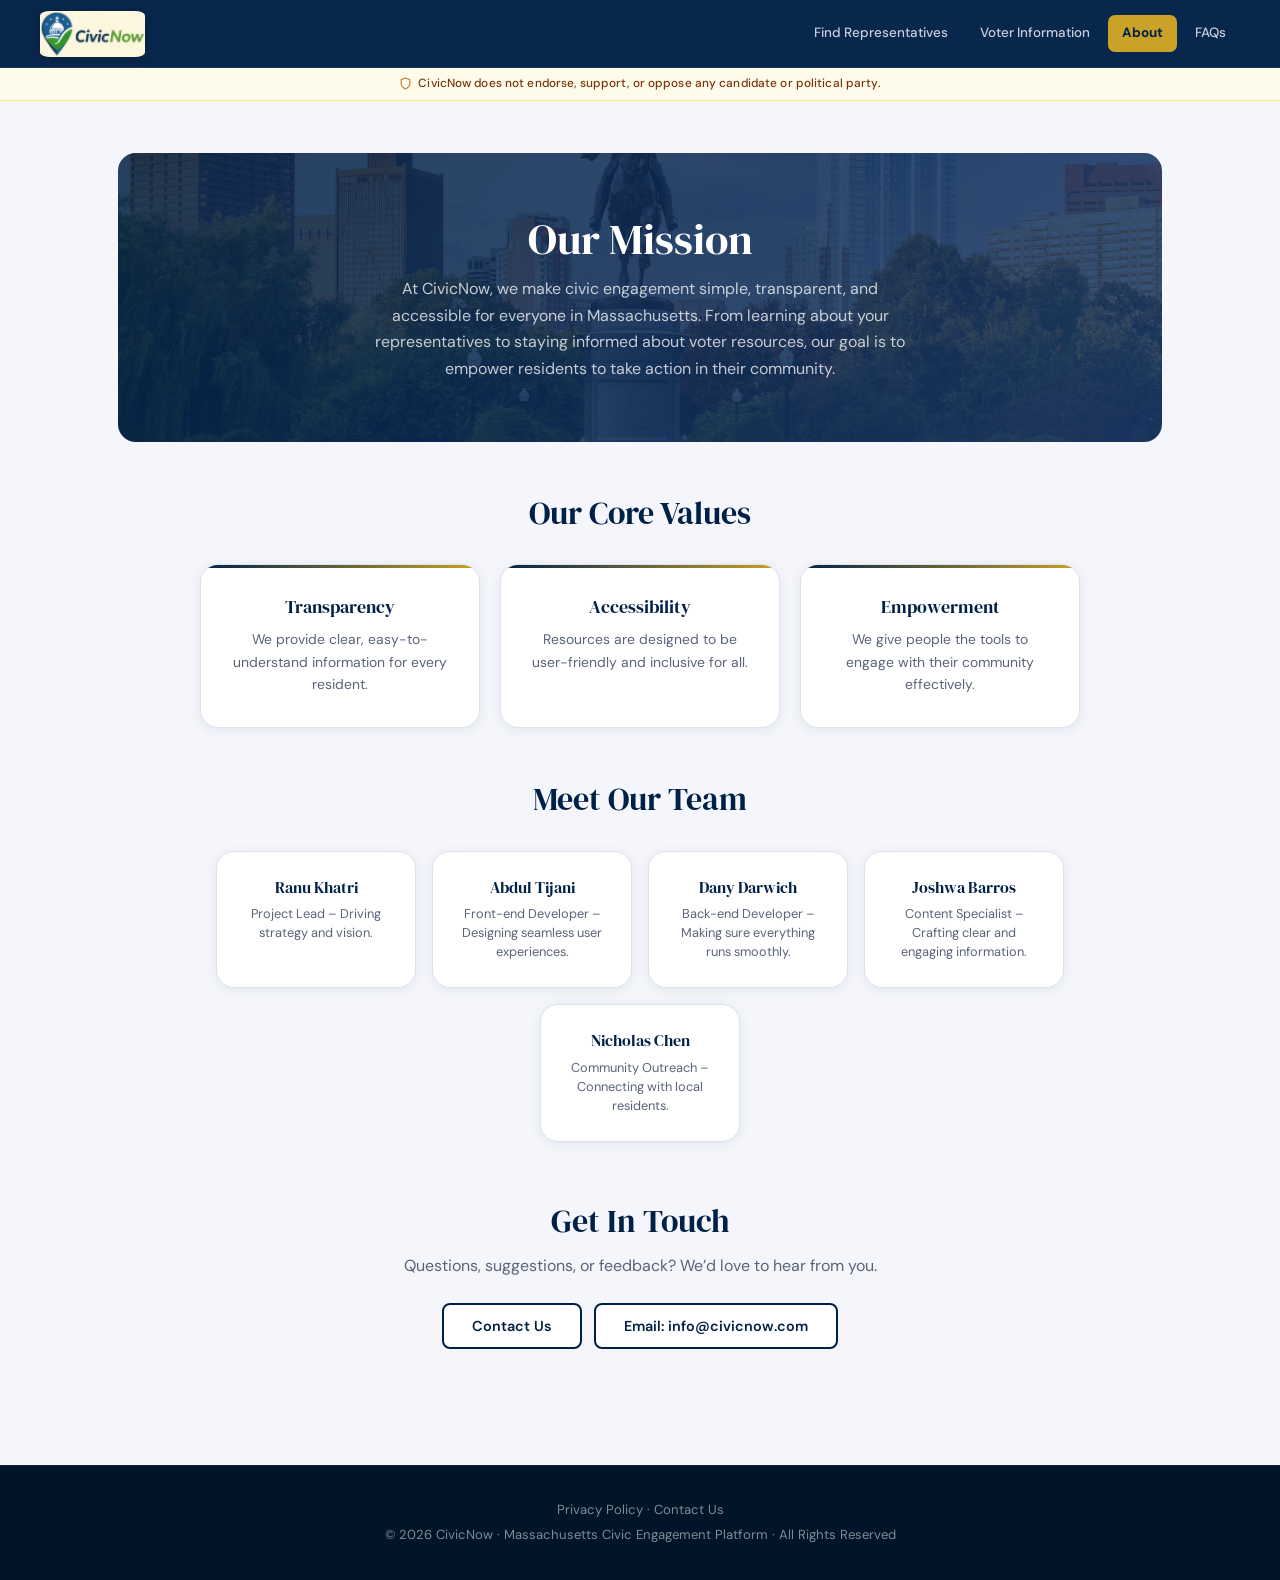
==== About.html @ 69f5d5c5 "Add files via upload" ====
<!DOCTYPE html>
<html lang="en">

<head>

<meta charset="UTF-8">
<meta name="viewport" content="width=device-width, initial-scale=1.0">

<title>CivicNow</title>

<link rel="preconnect" href="https://fonts.googleapis.com">
<link rel="preconnect" href="https://fonts.gstatic.com" crossorigin>

<link href="https://fonts.googleapis.com/css2?family=DM+Sans:wght@400;500;600;700&family=DM+Serif+Display&display=swap" rel="stylesheet" />

  <link rel="icon" type="image/x-icon" href="favicon.ico" />
  <link rel="icon" type="image/png" sizes="32x32" href="favicon-32.png" />
  <link rel="icon" type="image/png" sizes="16x16" href="favicon-16.png" />
  <link rel="apple-touch-icon" sizes="64x64" href="favicon-64.png" />
  <link rel="stylesheet" href="style.css">

</head>

<body>


<!-- HEADER -->

<header>

<div class="header-container">

<a href="index.html"><div class="logo"><img src="wavcon.png" alt="CivicNow" class="logo-img" /></div>
</a>

<!--Navigation-->
<nav class="main-nav">

<a href="FindReps.html">
<div class="nav-box">Find Representatives</div>
</a>

<a href="VoterInfo.html">
<div class="nav-box">Voter Information</div>
</a>

<a href="About.html" class="active">
<div class="nav-box">About</div>
</a>

<a href="FAQs.html">
<div class="nav-box">FAQs</div>
</a>
</nav>

</div>

</header>

<!-- NEUTRALITY BANNER -->
<div class="neutrality">
<svg width="13" height="13" fill="none" stroke="currentColor" stroke-width="2" viewBox="0 0 24 24">
<path d="M12 22s8-4 8-10V5l-8-3-8 3v7c0 6 8 10 8 10z"/>
</svg>
CivicNow does not endorse, support, or oppose any candidate or political party.
</div>


<!-- MAIN -->

<main class="container">

<!-- HERO SECTION -->

   <!-- Mission Section -->
  <section class="hero">
    <h1>Our Mission</h1>
    <p>At CivicNow, we make civic engagement simple, transparent, and accessible for everyone in Massachusetts. From learning about your representatives to staying informed about voter resources, our goal is to empower residents to take action in their community.</p>
  </section>

  <!-- Values Section -->
  <section class="values-section">
    <h2>Our Core Values</h2>
    <div class="values-grid">
      <div class="value-card">
        <h3>Transparency</h3>
        <p>We provide clear, easy-to-understand information for every resident.</p>
      </div>
      <div class="value-card">
        <h3>Accessibility</h3>
        <p>Resources are designed to be user-friendly and inclusive for all.</p>
      </div>
      <div class="value-card">
        <h3>Empowerment</h3>
        <p>We give people the tools to engage with their community effectively.</p>
      </div>
    </div>
  </section>

  <!-- Team Section -->
  <section class="team-section">
    <h2>Meet Our Team</h2>
    <div class="team-grid">
      <div class="team-member">
        <h3>Ranu Khatri</h3>
        <p>Project Lead – Driving strategy and vision.</p>
      </div>
      <div class="team-member">
        <h3>Abdul Tijani</h3>
        <p>Front-end Developer – Designing seamless user experiences.</p>
      </div>
      <div class="team-member">
        <h3>Dany Darwich</h3>
        <p>Back-end Developer – Making sure everything runs smoothly.</p>
      </div>
      <div class="team-member">
        <h3>Joshwa Barros</h3>
        <p>Content Specialist – Crafting clear and engaging information.</p>
      </div>
      <div class="team-member">
        <h3>Nicholas Chen</h3>
        <p>Community Outreach – Connecting with local residents.</p>
      </div>
    </div>
  </section>

  <!-- Contact Section -->
  <section class="contact-section">
    <h2>Get In Touch</h2>
    <p>Questions, suggestions, or feedback? We’d love to hear from you.</p>
    <div class="contact-buttons"> <button class="contact-btn">Contact Us</button> <button class="contact-btn" onclick="window.location.href='mailto:info@civicnow.com'">Email: info@civicnow.com</button> </div> </section>

</main>

<!-- FOOTER -->

<footer>
  <p><a href="#">Privacy Policy</a> · <a href="mailto:info@civicnow.com">Contact Us</a></p>
  <p>© 2026 CivicNow · Massachusetts Civic Engagement Platform · All Rights Reserved</p>
</footer>

<!-- BACK TO TOP -->
<button class="back-to-top" id="backToTop" onclick="window.scrollTo({top:0,behavior:'smooth'})" aria-label="Back to top">
  <svg width="18" height="18" viewBox="0 0 24 24" fill="none" stroke="currentColor" stroke-width="2.5"><polyline points="18 15 12 9 6 15"/></svg>
</button>
<script>
window.addEventListener('scroll', function() {
  var b = document.getElementById('backToTop');
  if (b) b.classList.toggle('back-to-top--visible', window.scrollY > 400);
});
</script>

</body>
</html>
---- style.css ----
/* ══════════════════════════════════════════
   CIVICNOW GLOBAL STYLESHEET v2
   Font: DM Serif Display (headings) + DM Sans (body)
   Palette: Navy #002147 · Green #3a7d44 · Gold #C9A227
══════════════════════════════════════════ */

@import url('https://fonts.googleapis.com/css2?family=DM+Sans:ital,opsz,wght@0,9..40,400;0,9..40,500;0,9..40,600;0,9..40,700;1,9..40,400&family=DM+Serif+Display:ital@0;1&display=swap');

:root {
  --navy:       #002147;
  --navy-mid:   #0a3260;
  --navy-lt:    #0d4080;
  --green:      #3a7d44;
  --green-lt:   #4e9e5a;
  --gold:       #C9A227;
  --gold-lt:    #e8c23a;
  --gold-dim:   rgba(201,162,39,.15);
  --bg:         #f4f6fb;
  --bg-alt:     #eef1f7;
  --white:      #ffffff;
  --border:     #dde3ed;
  --border-lt:  #eceff6;
  --muted:      #5a6478;
  --text:       #1a1a2e;
  --radius:     12px;
  --radius-lg:  18px;
  --shadow:     0 2px 12px rgba(0,33,71,.08);
  --shadow-md:  0 4px 20px rgba(0,33,71,.12);
  --shadow-lg:  0 8px 36px rgba(0,33,71,.18);
}

/* ── Reset ── */
*, *::before, *::after { box-sizing: border-box; margin: 0; padding: 0; }
html { scroll-behavior: smooth; }

body {
  font-family: 'DM Sans', system-ui, sans-serif;
  background: var(--bg);
  color: var(--text);
  line-height: 1.65;
  -webkit-font-smoothing: antialiased;
  -moz-osx-font-smoothing: grayscale;
}

h1, h2, h3, h4 {
  font-family: 'DM Serif Display', Georgia, serif;
  font-weight: 400;
  line-height: 1.2;
  color: var(--navy);
}

a { text-decoration: none; color: inherit; }
img { display: block; max-width: 100%; }
button { font-family: inherit; cursor: pointer; }

/* ══════════════════════════════════════════
   HEADER
══════════════════════════════════════════ */
header {
  background: var(--navy);
  padding: 0 32px;
  height: 68px;
  display: flex;
  align-items: center;
  border-bottom: 1px solid rgba(255,255,255,.07);
}

.header-container {
  display: flex;
  justify-content: space-between;
  align-items: center;
  max-width: 1200px;
  width: 100%;
  margin: auto;
  gap: 16px;
}

.logo { display: flex; align-items: center; flex-shrink: 0; }

.logo-img {
    border-radius: 10%;
  height: 46px;
  width: auto;
  transition: opacity .2s, transform .2s;
  filter: drop-shadow(0 1px 4px rgba(0,0,0,.25));

}

.logo-img:hover { opacity: .9; transform: scale(1.02); }

.main-nav {
  display: flex;
  gap: 4px;
  align-items: center;
  flex-wrap: nowrap;
}

.main-nav a { text-decoration: none; flex-shrink: 0; }

.nav-box {
  padding: 7px 14px;
  border-radius: 7px;
  color: rgba(255,255,255,.78);
  font-size: 0.84rem;
  font-weight: 500;
  transition: background .16s, color .16s;
  white-space: nowrap;
}

.nav-box:hover {
  background: rgba(255,255,255,.1);
  color: #fff;
}

.main-nav a.active .nav-box {
  background: var(--gold);
  color: var(--navy);
  font-weight: 700;
}

@media (min-width: 769px) {
  header {
    position: fixed;
    top: 0; left: 0; right: 0;
    z-index: 1000;
    backdrop-filter: blur(10px);
    -webkit-backdrop-filter: blur(10px);
    background: rgba(0,33,71,.97);
  }
  body { padding-top: 68px; }
}

@media (max-width: 768px) {
  header { height: auto; padding: 10px 14px; }
  .logo-img { height: 36px; }
  .main-nav { gap: 2px; flex-wrap: wrap; justify-content: flex-end; }
  .nav-box { padding: 5px 9px; font-size: 0.73rem; }
}

/* ══════════════════════════════════════════
   NEUTRALITY BANNER
══════════════════════════════════════════ */
.neutrality {
  background: #fffbeb;
  border-bottom: 1px solid #fde68a;
  color: #78350f;
  font-size: 0.74rem;
  font-weight: 500;
  padding: 6px 24px;
  display: flex;
  align-items: center;
  justify-content: center;
  gap: 6px;
  text-align: center;
  letter-spacing: .01em;
}

.neutrality svg { flex-shrink: 0; color: #b45309; opacity: .8; }

@media (max-width: 600px) {
  .neutrality { padding: 6px 12px; font-size: 0.68rem; }
}

/* ══════════════════════════════════════════
   CONTAINER
══════════════════════════════════════════ */
.container {
  max-width: 1100px;
  margin: auto;
  padding: 28px 16px;
}

@media (min-width: 540px)  { .container { padding: 36px 24px; } }
@media (min-width: 769px)  { .container { padding: 52px 28px; } }

/* ══════════════════════════════════════════
   HOMEPAGE HERO
══════════════════════════════════════════ */
.home-hero {
  background: linear-gradient(145deg, #001730 0%, var(--navy) 40%, #0d3a70 75%, #1a5090 100%);
  position: relative;
  overflow: hidden;
  padding: 88px 28px 68px;
}

.home-hero::before {
  content: '';
  position: absolute;
  inset: 0;
  background:
    radial-gradient(ellipse 600px 400px at 85% 20%, rgba(201,162,39,.1) 0%, transparent 60%),
    radial-gradient(ellipse 400px 500px at 10% 80%, rgba(58,125,68,.12) 0%, transparent 60%);
  pointer-events: none;
}

.home-hero::after {
  content: '';
  position: absolute;
  inset: 0;
  background-image:
    linear-gradient(rgba(255,255,255,.02) 1px, transparent 1px),
    linear-gradient(90deg, rgba(255,255,255,.02) 1px, transparent 1px);
  background-size: 48px 48px;
  pointer-events: none;
}

.home-hero-inner {
  max-width: 1100px;
  margin: auto;
  position: relative;
  z-index: 1;
}

.home-hero-eyebrow {
  display: inline-flex;
  align-items: center;
  gap: 8px;
  font-size: 0.72rem;
  font-weight: 700;
  letter-spacing: .16em;
  text-transform: uppercase;
  color: var(--gold);
  margin-bottom: 20px;
  padding: 5px 14px;
  border: 1px solid rgba(201,162,39,.3);
  border-radius: 20px;
  background: rgba(201,162,39,.08);
}

.home-hero-title {
  font-family: 'DM Serif Display', Georgia, serif;
  font-size: clamp(2.4rem, 5.5vw, 3.8rem);
  color: #fff;
  line-height: 1.08;
  margin-bottom: 22px;
  font-weight: 400;
  letter-spacing: -.01em;
}

.home-hero-accent { color: var(--gold); font-style: italic; }

.home-hero-sub {
  font-size: clamp(1rem, 1.8vw, 1.1rem);
  color: rgba(255,255,255,.7);
  max-width: 500px;
  margin-bottom: 40px;
  line-height: 1.7;
}

.home-search-wrap { max-width: 580px; }

.home-search-inner {
  display: flex;
  background: #fff;
  border-radius: 11px;
  overflow: hidden;
  box-shadow: 0 12px 40px rgba(0,0,0,.28), 0 0 0 1px rgba(255,255,255,.08);
  position: relative;
}

.home-search-icon {
  position: absolute;
  left: 16px;
  top: 50%;
  transform: translateY(-50%);
  color: var(--muted);
  pointer-events: none;
}

.home-search-inner input {
  flex: 1;
  border: none;
  padding: 15px 15px 15px 46px;
  font-size: 1rem;
  font-family: 'DM Sans', sans-serif;
  color: var(--text);
  outline: none;
  background: transparent;
  min-width: 0;
}

.home-search-inner button {
  padding: 15px 26px;
  background: var(--gold);
  color: var(--navy);
  border: none;
  font-family: 'DM Sans', sans-serif;
  font-size: 0.92rem;
  font-weight: 700;
  cursor: pointer;
  white-space: nowrap;
  transition: background .16s;
  flex-shrink: 0;
}

.home-search-inner button:hover { background: var(--gold-lt); }

.home-search-hint {
  font-size: 0.73rem;
  color: rgba(255,255,255,.4);
  margin-top: 10px;
}

.home-hero-stats {
  display: flex;
  gap: 0;
  margin-top: 60px;
  padding-top: 36px;
  border-top: 1px solid rgba(255,255,255,.1);
  flex-wrap: wrap;
}

.home-stat {
  padding: 0 36px 0 0;
  border-right: 1px solid rgba(255,255,255,.1);
  margin-right: 36px;
}

.home-stat:last-child { border-right: none; margin-right: 0; }

.home-stat-num {
  font-family: 'DM Serif Display', Georgia, serif;
  font-size: 2.5rem;
  color: var(--gold);
  line-height: 1;
  margin-bottom: 5px;
}

.home-stat-label {
  font-size: 0.76rem;
  color: rgba(255,255,255,.5);
  font-weight: 500;
}

@media (max-width: 600px) {
  .home-hero { padding: 52px 16px 44px; }
  .home-stat { padding: 8px 16px 8px 0; border-right: none; margin-right: 0; border-bottom: 1px solid rgba(255,255,255,.08); width: 50%; }
  .home-stat-num { font-size: 2rem; }
  .home-search-inner { flex-wrap: wrap; }
  .home-search-inner button { width: 100%; padding: 13px; }
}

/* ══════════════════════════════════════════
   HOW IT WORKS
══════════════════════════════════════════ */
.how-section { padding: 0 0 56px; }
.how-header { margin-bottom: 36px; }
.how-header-center { text-align: center; }

.how-eyebrow {
  display: inline-block;
  font-size: 0.7rem;
  font-weight: 700;
  letter-spacing: .14em;
  text-transform: uppercase;
  color: var(--green);
  margin-bottom: 10px;
}

.how-header h2 { font-size: clamp(1.55rem, 3vw, 2.1rem); color: var(--navy); }

.how-grid {
  display: grid;
  grid-template-columns: repeat(auto-fill, minmax(290px, 1fr));
  gap: 20px;
}

.how-card {
  background: var(--white);
  border: 1px solid var(--border);
  border-radius: var(--radius-lg);
  overflow: hidden;
  box-shadow: var(--shadow);
  transition: transform .22s, box-shadow .22s;
  position: relative;
}

.how-card:hover { transform: translateY(-5px); box-shadow: var(--shadow-lg); }

.how-num {
  font-family: 'DM Serif Display', Georgia, serif;
  font-size: 4rem;
  color: var(--navy);
  opacity: .06;
  position: absolute;
  top: 8px; right: 16px;
  line-height: 1;
  pointer-events: none;
  user-select: none;
}

.how-icon-wrap {
  width: 100%;
  height: 238px;
  overflow: hidden;
  background: var(--bg-alt);
}

.how-icon-wrap img {
  width: 100%;
  height: 100%;
  object-fit: cover;
  transition: transform .35s ease;
}

.how-card:hover .how-icon-wrap img { transform: scale(1.05); }

.how-card-text { padding: 20px 22px 24px; }

.how-card h3 { font-size: 1.05rem; color: var(--navy); margin-bottom: 7px; }

.how-card p { font-size: 0.87rem; color: var(--muted); line-height: 1.6; margin: 0; }

/* ══════════════════════════════════════════
   LEVELS SECTION
══════════════════════════════════════════ */
.levels-section { padding: 0 0 56px; }

.levels-grid {
  display: grid;
  grid-template-columns: repeat(auto-fill, minmax(230px, 1fr));
  gap: 14px;
}

.level-card {
  border-radius: var(--radius);
  padding: 24px 22px 22px;
  background: var(--white);
  border: 1px solid var(--border);
  box-shadow: var(--shadow);
  transition: transform .2s, box-shadow .2s;
  position: relative;
  overflow: hidden;
}

.level-card::before {
  content: '';
  position: absolute;
  top: 0; left: 0; right: 0;
  height: 3px;
}

.level-card:hover { transform: translateY(-4px); box-shadow: var(--shadow-md); }
.level-card-icon { font-size: 1.7rem; margin-bottom: 14px; line-height: 1; }
.level-card h3 { font-size: 1rem; margin-bottom: 8px; }
.level-card p { font-size: 0.83rem; color: var(--muted); line-height: 1.58; margin: 0; }

.level-card--local::before   { background: linear-gradient(90deg, #b94a1d, #e0773b); }
.level-card--state::before   { background: linear-gradient(90deg, #2a8c5e, #43b58a); }
.level-card--statewide::before { background: linear-gradient(90deg, #4a306d, #7b52a8); }
.level-card--federal::before { background: linear-gradient(90deg, #1a5bac, #3b87d8); }

/* ══════════════════════════════════════════
   CTA BANNER
══════════════════════════════════════════ */
.cta-banner {
  background: linear-gradient(135deg, var(--navy) 0%, #0d3a70 60%, #1a5090 100%);
  border-radius: var(--radius-lg);
  padding: 52px 44px;
  position: relative;
  overflow: hidden;
}

.cta-banner::before {
  content: '';
  position: absolute;
  top: -80px; right: -80px;
  width: 320px; height: 320px;
  border-radius: 50%;
  background: radial-gradient(circle, rgba(201,162,39,.12), transparent 65%);
  pointer-events: none;
}

.cta-banner-inner {
  display: flex;
  align-items: center;
  justify-content: space-between;
  gap: 28px;
  flex-wrap: wrap;
  position: relative;
  z-index: 1;
}

.cta-text h2 { color: #fff; font-size: clamp(1.3rem, 2.5vw, 1.75rem); margin-bottom: 6px; }
.cta-text p { color: rgba(255,255,255,.6); font-size: 0.9rem; margin: 0; }

.cta-btn {
  display: inline-flex;
  align-items: center;
  gap: 8px;
  padding: 14px 32px;
  background: var(--gold);
  color: var(--navy);
  border-radius: 9px;
  font-size: 0.95rem;
  font-weight: 700;
  white-space: nowrap;
  transition: background .18s, transform .16s;
  flex-shrink: 0;
}

.cta-btn:hover { background: var(--gold-lt); transform: translateY(-2px); }

@media (max-width: 600px) {
  .cta-banner { padding: 36px 22px; }
  .cta-btn { width: 100%; justify-content: center; }
}

/* ══════════════════════════════════════════
   INNER PAGE HERO
══════════════════════════════════════════ */
.hero {
  background: linear-gradient(135deg, var(--navy) 0%, #1a3a6b 100%);
  padding: 60px 36px;
  text-align: center;
  border-radius: var(--radius-lg);
  margin-bottom: 44px;
  position: relative;
  overflow: hidden;
}

.hero::before {
  content: '';
  position: absolute;
  inset: 0;
  background: url('mass.jpeg') center/cover no-repeat;
  opacity: .14;
  border-radius: var(--radius-lg);
}

.hero h1 {
  color: #fff;
  font-size: clamp(1.9rem, 4vw, 2.7rem);
  position: relative;
  z-index: 1;
  margin-bottom: 12px;
}

.hero p {
  color: rgba(255,255,255,.75);
  font-size: 1rem;
  position: relative;
  z-index: 1;
  max-width: 540px;
  margin: 0 auto;
  line-height: 1.65;
}

/* ══════════════════════════════════════════
   LEGACY SEARCH BOX (index.html fallback)
══════════════════════════════════════════ */
.search-box { margin-top: 22px; position: relative; z-index: 1; }

.search-box input {
  padding: 12px 16px;
  width: 260px;
  border: 1px solid #ccc;
  border-radius: 8px;
  font-size: 1rem;
  font-family: 'DM Sans', sans-serif;
  outline: none;
}

.search-box button {
  padding: 12px 20px;
  border: none;
  background: var(--gold);
  color: var(--navy);
  border-radius: 8px;
  font-family: 'DM Sans', sans-serif;
  font-weight: 700;
  margin-left: 8px;
  transition: background .18s;
}

.search-box button:hover { background: var(--gold-lt); }

@media (max-width: 600px) {
  .search-box { display: flex; flex-direction: column; align-items: center; gap: 8px; }
  .search-box input { width: 100%; margin: 0; }
  .search-box button { width: 100%; margin: 0; }
}

/* ══════════════════════════════════════════
   INFO SECTION (legacy cards)
══════════════════════════════════════════ */
.info-section { margin-top: 48px; }
.info-section h2 { text-align: center; margin-bottom: 32px; font-size: 1.9rem; }

.info-grid {
  display: flex;
  gap: 20px;
  justify-content: center;
  flex-wrap: wrap;
}

.info-box {
  background: var(--white);
  padding: 28px 22px;
  border-radius: var(--radius-lg);
  text-align: center;
  flex: 1;
  min-width: 220px;
  max-width: 320px;
  border: 1px solid var(--border);
  box-shadow: var(--shadow);
  display: flex;
  flex-direction: column;
  align-items: center;
  gap: 14px;
  transition: transform .2s, box-shadow .2s;
}

.info-box:hover { transform: translateY(-4px); box-shadow: var(--shadow-lg); }
.info-box img { width: 100%; max-width: 180px; height: 130px; object-fit: cover; border-radius: 8px; }
.info-box h3 { font-size: 1.6rem; color: var(--gold); margin: 0; }
.info-box p { font-size: 0.88rem; color: var(--muted); margin: 0; }

/* ══════════════════════════════════════════
   FEATURE SECTION
══════════════════════════════════════════ */
.feature { margin-top: 44px; }

.feature-box {
  background: linear-gradient(135deg, var(--navy) 0%, #0d3572 100%);
  color: white;
  padding: 52px 44px;
  border-radius: var(--radius-lg);
  text-align: center;
  position: relative;
  overflow: hidden;
}

.feature-box::before {
  content: '';
  position: absolute;
  top: -60px; right: -60px;
  width: 260px; height: 260px;
  border-radius: 50%;
  background: radial-gradient(circle, rgba(201,162,39,.14), transparent 70%);
  pointer-events: none;
}

.feature-box h2 { color: #fff; font-size: clamp(1.4rem, 2.5vw, 2rem); margin-bottom: 14px; position: relative; }
.feature-box p { color: rgba(255,255,255,.7); max-width: 520px; margin: 0 auto; font-size: 0.95rem; line-height: 1.65; position: relative; }

/* ══════════════════════════════════════════
   FOOTER
══════════════════════════════════════════ */
.site-footer {
  background: #011428;
  color: rgba(255,255,255,.65);
  margin-top: 80px;
}

.footer-inner {
  max-width: 1100px;
  margin: auto;
  padding: 60px 28px 44px;
  display: grid;
  grid-template-columns: 1.1fr 2fr;
  gap: 56px;
  border-bottom: 1px solid rgba(255,255,255,.07);
}

.footer-brand p {
  font-size: 0.84rem;
  line-height: 1.7;
  color: rgba(255,255,255,.45);
  margin-top: 16px;
  max-width: 240px;
}

.footer-logo { height: 42px; width: auto; opacity: .88; filter: brightness(1.08); }

.footer-links {
  display: grid;
  grid-template-columns: repeat(3, 1fr);
  gap: 24px;
}

.footer-col h4 {
  font-family: 'DM Sans', sans-serif;
  font-size: 0.68rem;
  font-weight: 700;
  letter-spacing: .12em;
  text-transform: uppercase;
  color: var(--gold);
  margin-bottom: 16px;
}

.footer-col a {
  display: block;
  font-size: 0.84rem;
  color: rgba(255,255,255,.5);
  margin-bottom: 9px;
  transition: color .15s;
}

.footer-col a:hover { color: rgba(255,255,255,.9); }

.footer-bottom {
  max-width: 1100px;
  margin: auto;
  padding: 18px 28px;
  display: flex;
  justify-content: space-between;
  align-items: center;
  flex-wrap: wrap;
  gap: 8px;
  font-size: 0.74rem;
  color: rgba(255,255,255,.3);
}

.footer-bottom a { color: rgba(255,255,255,.4); transition: color .15s; }
.footer-bottom a:hover { color: rgba(255,255,255,.75); }

footer:not(.site-footer) {
  background: #011428;
  color: rgba(255,255,255,.5);
  text-align: center;
  padding: 32px 20px;
  margin-top: 64px;
  font-size: 0.82rem;
  line-height: 1.9;
  border-top: 1px solid rgba(255,255,255,.06);
}

footer:not(.site-footer) a { color: rgba(255,255,255,.5); }
footer:not(.site-footer) a:hover { color: #fff; }

@media (max-width: 768px) {
  .footer-inner { grid-template-columns: 1fr; gap: 36px; padding: 44px 18px 32px; }
  .footer-links { grid-template-columns: repeat(2, 1fr); gap: 20px; }
  .footer-bottom { flex-direction: column; text-align: center; }
}

/* ══════════════════════════════════════════
   ABOUT PAGE
══════════════════════════════════════════ */
.values-section { text-align: center; margin-top: 52px; }
.values-section h2 { font-size: 2rem; margin-bottom: 32px; }

.values-grid {
  display: flex;
  gap: 20px;
  justify-content: center;
  flex-wrap: wrap;
}

.value-card {
  background: var(--white);
  border: 1px solid var(--border);
  border-radius: var(--radius-lg);
  padding: 32px 26px;
  flex: 1;
  min-width: 200px;
  max-width: 280px;
  box-shadow: var(--shadow);
  transition: transform .2s, box-shadow .2s;
  position: relative;
  overflow: hidden;
}

.value-card::before {
  content: '';
  position: absolute;
  top: 0; left: 0; right: 0;
  height: 3px;
  background: linear-gradient(90deg, var(--navy), var(--gold));
}

.value-card:hover { transform: translateY(-4px); box-shadow: var(--shadow-md); }
.value-card h3 { font-size: 1.1rem; color: var(--navy); margin-bottom: 10px; }
.value-card p { font-size: 0.87rem; color: var(--muted); margin: 0; line-height: 1.6; }

.team-section { text-align: center; margin-top: 52px; }
.team-section h2 { font-size: 2rem; margin-bottom: 32px; }

.team-grid {
  display: flex;
  gap: 16px;
  justify-content: center;
  flex-wrap: wrap;
}

.team-member {
  background: var(--white);
  border: 1px solid var(--border);
  padding: 26px 20px;
  border-radius: var(--radius-lg);
  min-width: 160px;
  max-width: 200px;
  box-shadow: var(--shadow);
  transition: transform .2s, box-shadow .2s;
  text-align: center;
}

.team-member:hover { transform: translateY(-4px); box-shadow: var(--shadow-md); }
.team-member h3 { font-size: 1rem; color: var(--navy); margin-bottom: 7px; }
.team-member p { font-size: 0.8rem; color: var(--muted); margin: 0; line-height: 1.5; }

.contact-section { text-align: center; margin-top: 60px; }
.contact-section h2 { font-size: 2rem; margin-bottom: 12px; }
.contact-section > p { color: var(--muted); margin-bottom: 24px; }

.contact-buttons { display: flex; gap: 12px; justify-content: center; flex-wrap: wrap; }

.contact-btn {
  padding: 12px 28px;
  border: 2px solid var(--navy);
  background: var(--white);
  color: var(--navy);
  border-radius: 8px;
  font-family: 'DM Sans', sans-serif;
  font-size: 0.9rem;
  font-weight: 600;
  cursor: pointer;
  transition: all .2s;
}

.contact-btn:hover {
  background: var(--gold);
  border-color: var(--gold);
  color: var(--navy);
  transform: translateY(-2px);
}

@media (max-width: 600px) { .contact-btn { width: 100%; } }

/* ══════════════════════════════════════════
   FAQs PAGE
══════════════════════════════════════════ */
.faq-wrapper {
  display: grid;
  grid-template-columns: 220px 1fr;
  gap: 44px;
  max-width: 1100px;
  margin: auto;
  padding: 52px 24px;
}

.faq-sidebar {
  position: sticky;
  top: 110px;
  height: fit-content;
  background: var(--white);
  border: 1px solid var(--border);
  border-radius: var(--radius);
  padding: 20px 16px;
  box-shadow: var(--shadow);
}

.faq-sidebar h3 {
  font-family: 'DM Sans', sans-serif;
  font-size: 0.68rem;
  font-weight: 700;
  letter-spacing: .1em;
  text-transform: uppercase;
  color: var(--muted);
  margin-bottom: 14px;
  padding-bottom: 10px;
  border-bottom: 1px solid var(--border);
}

.faq-sidebar ul { list-style: none; padding: 0; margin: 0; }
.faq-sidebar li { margin-bottom: 4px; }

.faq-sidebar a {
  text-decoration: none;
  color: var(--muted);
  font-size: 0.86rem;
  font-weight: 500;
  display: block;
  padding: 6px 10px;
  border-radius: 6px;
  transition: all .15s;
}

.faq-sidebar a:hover { background: rgba(0,33,71,.06); color: var(--navy); }

.faq-content h1 { font-size: 2.2rem; margin-bottom: 10px; }
.faq-intro { margin-bottom: 28px; color: var(--muted); font-size: 0.95rem; line-height: 1.65; }

.faq-search {
  width: 100%;
  max-width: 420px;
  padding: 11px 16px;
  margin-bottom: 36px;
  border: 1px solid var(--border);
  border-radius: 8px;
  font-family: 'DM Sans', sans-serif;
  font-size: 1rem;
  outline: none;
  transition: border-color .2s, box-shadow .2s;
  background: var(--white);
}

.faq-search:focus { border-color: #1a5bac; box-shadow: 0 0 0 3px rgba(26,91,172,.1); }

.faq-category {
  margin-top: 44px;
  margin-bottom: 18px;
  font-size: 1.25rem;
  color: var(--navy);
  padding-bottom: 9px;
  border-bottom: 2px solid var(--gold);
  display: inline-block;
}

.faq-item {
  margin-bottom: 4px;
  border-radius: 8px;
  border: 1px solid transparent;
  transition: border-color .15s, box-shadow .15s;
}

.faq-item[open] { border-color: var(--border); background: var(--white); box-shadow: var(--shadow); }

.faq-content a { color: #1a5bac; text-decoration: underline; }
.faq-content a:hover { color: #0d3572; }

summary {
  list-style: none;
  cursor: pointer;
  font-weight: 600;
  font-size: 0.98rem;
  padding: 13px 16px;
  position: relative;
  font-family: 'DM Sans', sans-serif;
  color: var(--navy);
  transition: color .15s;
  border-radius: 8px;
  user-select: none;
}

summary:hover { color: #1a5bac; }
summary::marker { display: none; }
summary::-webkit-details-marker { display: none; }

summary::after {
  content: "+";
  position: absolute;
  right: 14px;
  top: 50%;
  transform: translateY(-50%);
  font-size: 1.2rem;
  color: var(--gold);
  line-height: 1;
  font-weight: 400;
  font-family: 'DM Serif Display', serif;
}

details[open] summary::after { content: "−"; }

.faq-item p { padding: 0 16px 14px; margin: 0; line-height: 1.68; font-size: 0.91rem; color: #444; }
.faq-item ul { padding: 0 16px 14px 32px; line-height: 1.68; font-size: 0.91rem; }

.faq-contact {
  margin-top: 60px;
  text-align: center;
  padding: 40px 32px;
  background: var(--white);
  border-radius: var(--radius-lg);
  border: 1px solid var(--border);
  box-shadow: var(--shadow);
}

.faq-contact h2 { margin-bottom: 10px; }
.faq-contact p { color: var(--muted); font-size: 0.9rem; line-height: 1.6; }
.faq-contact a { color: #1a5bac; text-decoration: underline; }

@media (max-width: 768px) {
  .faq-wrapper { grid-template-columns: 1fr; padding: 28px 16px; gap: 28px; }
  .faq-sidebar { position: static; }
}

/* ══════════════════════════════════════════
   SCROLL REVEAL
══════════════════════════════════════════ */
.reveal {
  opacity: 0;
  transform: translateY(24px);
  transition: opacity .5s ease, transform .5s ease;
}

.reveal.active { opacity: 1; transform: translateY(0); }

/* ══════════════════════════════════════════
   BACK TO TOP
══════════════════════════════════════════ */
.back-to-top {
  position: fixed;
  bottom: 28px;
  right: 24px;
  width: 44px;
  height: 44px;
  border-radius: 50%;
  background: var(--navy);
  color: #fff;
  border: none;
  cursor: pointer;
  display: flex;
  align-items: center;
  justify-content: center;
  box-shadow: 0 4px 16px rgba(0,33,71,.35);
  opacity: 0;
  transform: translateY(10px);
  transition: opacity .25s, transform .25s, background .18s;
  pointer-events: none;
  z-index: 1000;
  touch-action: manipulation;
  -webkit-tap-highlight-color: transparent;
}

.back-to-top--visible { opacity: 1; transform: translateY(0); pointer-events: auto; }
.back-to-top:hover { background: var(--gold); color: var(--navy); }
.back-to-top:active { transform: scale(.92); }

@media (max-width: 480px) {
  .back-to-top { bottom: 18px; right: 14px; width: 40px; height: 40px; }
}

/* ══════════════════════════════════════════
   FINDREPCSS TOKENS
══════════════════════════════════════════ */
:root {
  --fr-federal:   #1a5bac;
  --fr-state:     #2a8c5e;
  --fr-local:     #b94a1d;
  --fr-navy:      #002147;
  --fr-gold:      #C9A227;
  --fr-border:    #dde3ed;
  --fr-bg:        #f4f6fb;
  --fr-white:     #ffffff;
  --fr-muted:     #5a6478;
  --fr-radius:    12px;
  --fr-shadow:    0 2px 12px rgba(0,33,71,.08);
  --fr-shadow-lg: 0 8px 28px rgba(0,33,71,.16);
}
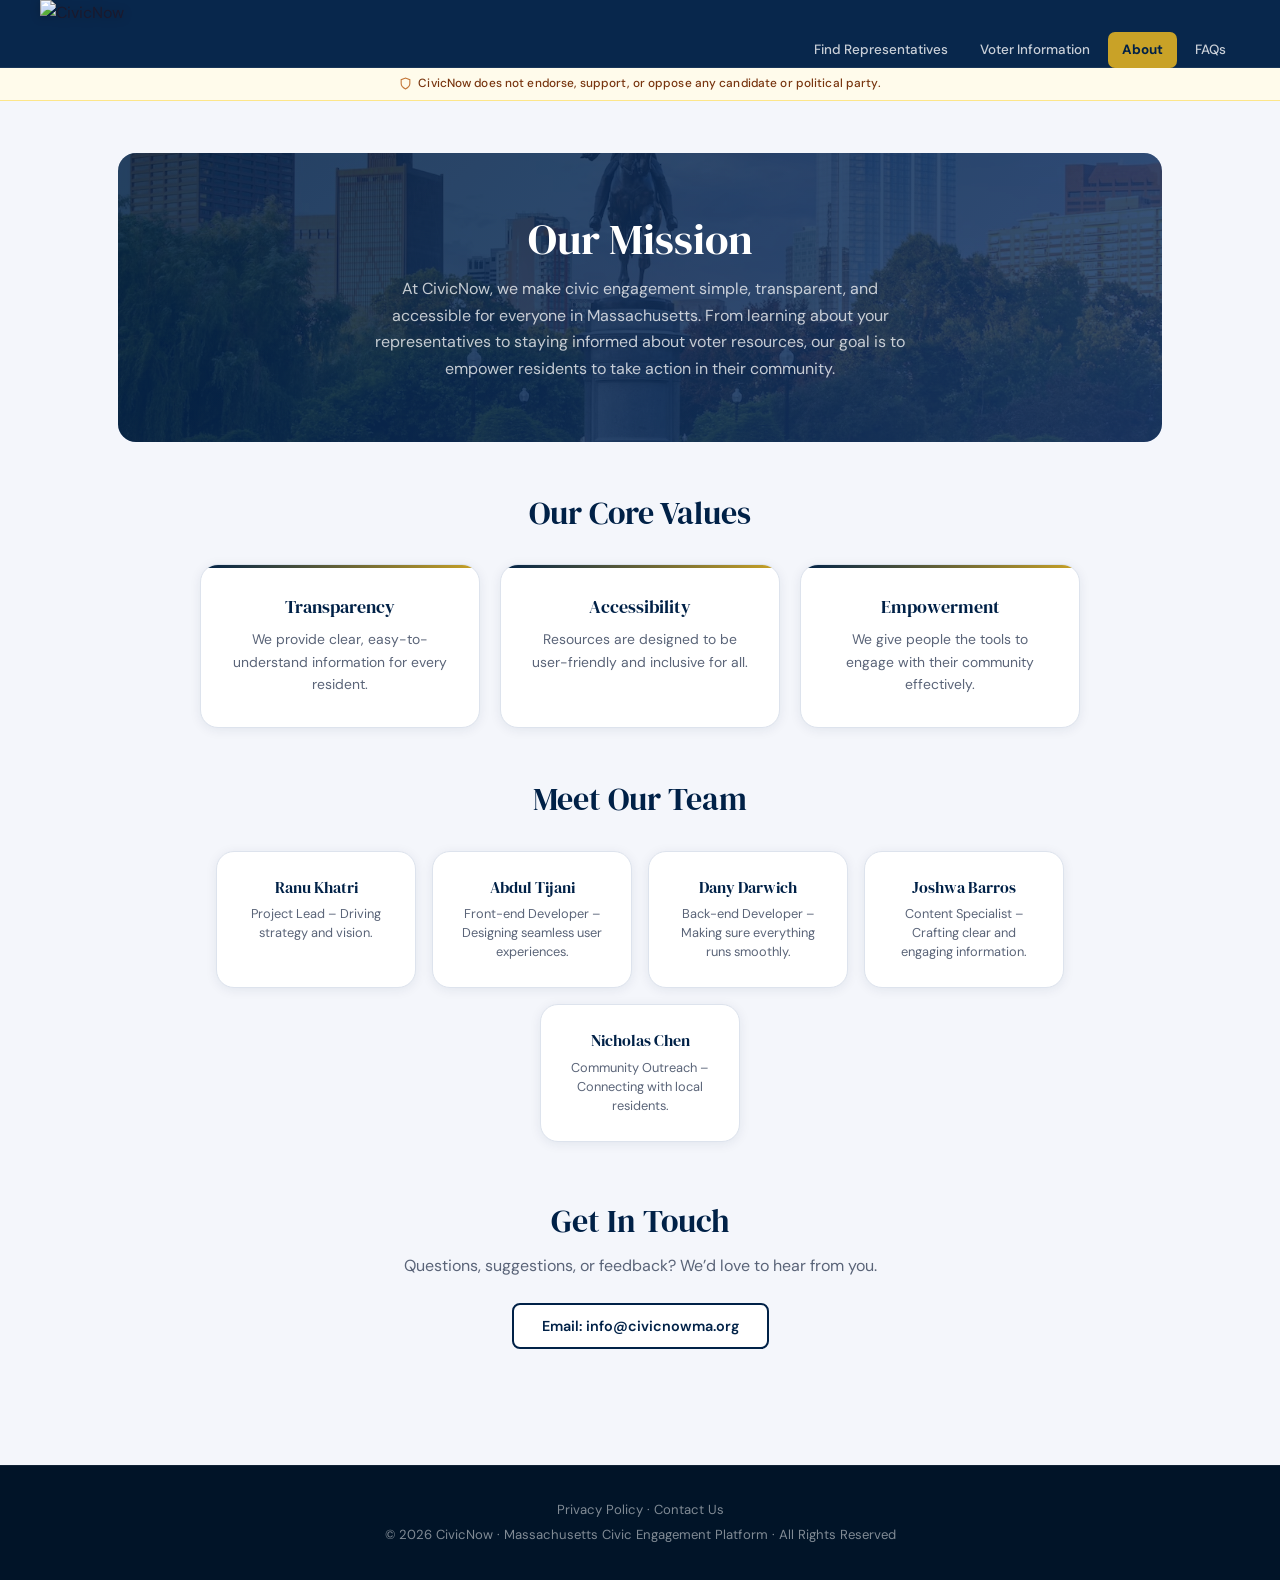
==== commit af2f254d: "Update About.html" ====
--- a/About.html
+++ b/About.html
@@ -30,7 +30,7 @@
 
 <div class="header-container">
 
-<a href="index.html"><div class="logo"><img src="wavcon.png" alt="CivicNow" class="logo-img" /></div>
+<a href="index.html"><div class="logo"><img src="CivicNow_logo.png" alt="CivicNow" class="logo-img" /></div>
 </a>
 
 <!--Navigation-->
@@ -128,14 +128,14 @@
   <section class="contact-section">
     <h2>Get In Touch</h2>
     <p>Questions, suggestions, or feedback? We’d love to hear from you.</p>
-    <div class="contact-buttons"> <button class="contact-btn">Contact Us</button> <button class="contact-btn" onclick="window.location.href='mailto:info@civicnow.com'">Email: info@civicnow.com</button> </div> </section>
+    <div class="contact-buttons"> <button class="contact-btn" onclick="window.location.href='mailto:info@civicnowma.org'">Email: info@civicnowma.org</button> </div> </section>
 
 </main>
 
 <!-- FOOTER -->
 
 <footer>
-  <p><a href="#">Privacy Policy</a> · <a href="mailto:info@civicnow.com">Contact Us</a></p>
+  <p><a href="PrivacyPolicy.html">Privacy Policy</a> · <a href="Contact.html">Contact Us</a></p>
   <p>© 2026 CivicNow · Massachusetts Civic Engagement Platform · All Rights Reserved</p>
 </footer>
 
--- a/style.css
+++ b/style.css
@@ -78,12 +78,10 @@
 .logo { display: flex; align-items: center; flex-shrink: 0; }
 
 .logo-img {
-    border-radius: 10%;
-  height: 46px;
+  height: 100px;
   width: auto;
   transition: opacity .2s, transform .2s;
   filter: drop-shadow(0 1px 4px rgba(0,0,0,.25));
-
 }
 
 .logo-img:hover { opacity: .9; transform: scale(1.02); }
@@ -177,29 +175,37 @@
    HOMEPAGE HERO
 ══════════════════════════════════════════ */
 .home-hero {
-  background: linear-gradient(145deg, #001730 0%, var(--navy) 40%, #0d3a70 75%, #1a5090 100%);
+  background: url('mass.jpeg') center top / cover no-repeat;
   position: relative;
   overflow: hidden;
   padding: 88px 28px 68px;
 }
 
+/* Dark gradient overlay — heavy at top for text legibility, lightens toward bottom */
 .home-hero::before {
   content: '';
   position: absolute;
   inset: 0;
   background:
-    radial-gradient(ellipse 600px 400px at 85% 20%, rgba(201,162,39,.1) 0%, transparent 60%),
-    radial-gradient(ellipse 400px 500px at 10% 80%, rgba(58,125,68,.12) 0%, transparent 60%);
+    linear-gradient(
+      160deg,
+      rgba(0,21,48,.90) 0%,
+      rgba(0,33,71,.84) 38%,
+      rgba(0,33,71,.68) 68%,
+      rgba(0,20,50,.75) 100%
+    ),
+    radial-gradient(ellipse 600px 400px at 85% 15%, rgba(201,162,39,.11) 0%, transparent 55%);
   pointer-events: none;
 }
 
+/* Subtle grid texture */
 .home-hero::after {
   content: '';
   position: absolute;
   inset: 0;
   background-image:
-    linear-gradient(rgba(255,255,255,.02) 1px, transparent 1px),
-    linear-gradient(90deg, rgba(255,255,255,.02) 1px, transparent 1px);
+    linear-gradient(rgba(255,255,255,.025) 1px, transparent 1px),
+    linear-gradient(90deg, rgba(255,255,255,.025) 1px, transparent 1px);
   background-size: 48px 48px;
   pointer-events: none;
 }
@@ -277,6 +283,20 @@
   outline: none;
   background: transparent;
   min-width: 0;
+  transition: box-shadow .2s;
+}
+
+.home-input-error {
+  animation: home-shake .35s ease;
+  box-shadow: 0 0 0 3px rgba(229,62,62,.5) inset !important;
+}
+
+@keyframes home-shake {
+  0%,100% { transform: translateX(0); }
+  20%      { transform: translateX(-6px); }
+  40%      { transform: translateX(6px); }
+  60%      { transform: translateX(-4px); }
+  80%      { transform: translateX(4px); }
 }
 
 .home-search-inner button {
@@ -334,6 +354,10 @@
 
 @media (max-width: 600px) {
   .home-hero { padding: 52px 16px 44px; }
+  .home-hero-text { text-align: center; }
+  .home-hero-eyebrow { margin-left: auto; margin-right: auto; }
+  .home-hero-sub { margin-left: auto; margin-right: auto; }
+  .home-search-wrap { margin-left: auto; margin-right: auto; }
   .home-stat { padding: 8px 16px 8px 0; border-right: none; margin-right: 0; border-bottom: 1px solid rgba(255,255,255,.08); width: 50%; }
   .home-stat-num { font-size: 2rem; }
   .home-search-inner { flex-wrap: wrap; }
@@ -391,7 +415,7 @@
 
 .how-icon-wrap {
   width: 100%;
-  height: 238px;
+  height: 248px;
   overflow: hidden;
   background: var(--bg-alt);
 }
@@ -905,7 +929,7 @@
   color: var(--navy);
   padding-bottom: 9px;
   border-bottom: 2px solid var(--gold);
-  display: inline-block;
+  display: block;
 }
 
 .faq-item {
@@ -1038,3 +1062,153 @@
   --fr-shadow:    0 2px 12px rgba(0,33,71,.08);
   --fr-shadow-lg: 0 8px 28px rgba(0,33,71,.16);
 }
+
+/* ── Homepage search error message ── */
+.home-search-error {
+  display: none;
+  font-family: 'DM Sans', sans-serif;
+  font-size: 0.82rem;
+  font-weight: 600;
+  color: #ffaaaa;
+  margin: 6px 0 0;
+  animation: home-shake .35s ease;
+}
+
+.home-search-error.visible { display: block; }
+
+
+/* ══════════════════════════════════════════
+   PRIVACY POLICY PAGE STYLES
+══════════════════════════════════════════ */
+
+body.privacy-policy {
+  font-family: 'DM Sans', sans-serif;
+  background-color: #fff;
+  color: #333;
+}
+
+/* Wrapper layout */
+.privacy-policy .faq-wrapper {
+  display: flex;
+  gap: 2rem;
+  max-width: 1200px;
+  margin: 2rem auto;
+  padding: 0 1rem;
+}
+
+/* Sidebar styling */
+.privacy-policy .faq-sidebar {
+  flex: 0 0 220px;
+  position: sticky;
+  top: 120px;
+  align-self: flex-start;
+  border-right: 1px solid #e0e0e0;
+  padding-right: 1.5rem;
+}
+
+.privacy-policy .faq-sidebar h3 {
+  font-size: 1.1rem;
+  font-weight: 600;
+  margin-bottom: 1rem;
+}
+
+.privacy-policy .faq-sidebar ul {
+  list-style: none;
+  padding: 0;
+  margin: 0;
+}
+
+.privacy-policy .faq-sidebar ul li {
+  margin-bottom: 0.5rem;
+}
+
+.privacy-policy .faq-sidebar ul li a {
+  text-decoration: none;
+  color: #0057b7;
+  font-weight: 500;
+  transition: color 0.2s;
+}
+
+.privacy-policy .faq-sidebar ul li a:hover {
+  text-decoration: underline;
+  color: #003a8c;
+}
+
+/* Main content styling */
+.privacy-policy .faq-content {
+  flex: 1;
+  max-width: 800px;
+}
+
+/* Page header */
+.privacy-policy .faq-content h1 {
+  font-size: 2rem;
+  margin-bottom: 1rem;
+}
+
+.privacy-policy .faq-content .faq-intro {
+  font-size: 1rem;
+  line-height: 1.6;
+  margin-bottom: 2rem;
+}
+
+/* FAQ / details styling */
+.privacy-policy .faq-item {
+  margin-bottom: 1.5rem;
+  border-left: 3px solid transparent;
+  transition: border-color 0.3s;
+}
+
+.privacy-policy .faq-item[open] {
+  border-left-color: #0057b7;
+}
+
+.privacy-policy .faq-item summary {
+  font-weight: 600;
+  cursor: pointer;
+  padding: 0.5rem 0;
+  font-size: 1.05rem;
+  list-style: none;
+}
+
+.privacy-policy .faq-item summary::-webkit-details-marker {
+  display: none; /* Remove default arrow */
+}
+
+.privacy-policy .faq-item[open] summary::after {
+  content: "▲";
+  float: right;
+  font-size: 0.8rem;
+  margin-left: 0.5rem;
+}
+
+.privacy-policy .faq-item summary::after {
+  content: "▼";
+  float: right;
+  font-size: 0.8rem;
+  margin-left: 0.5rem;
+}
+
+.privacy-policy .faq-item p,
+.privacy-policy .faq-item li {
+  font-size: 1rem;
+  line-height: 1.6;
+  margin: 0.5rem 0;
+}
+
+.privacy-policy .faq-item ul {
+  padding-left: 1.2rem;
+}
+
+/* Responsive adjustments */
+@media (max-width: 900px) {
+  .privacy-policy .faq-wrapper {
+    display: block;
+  }
+
+  .privacy-policy .faq-sidebar {
+    position: static;
+    border-right: none;
+    padding: 0 0 2rem 0;
+  }
+}
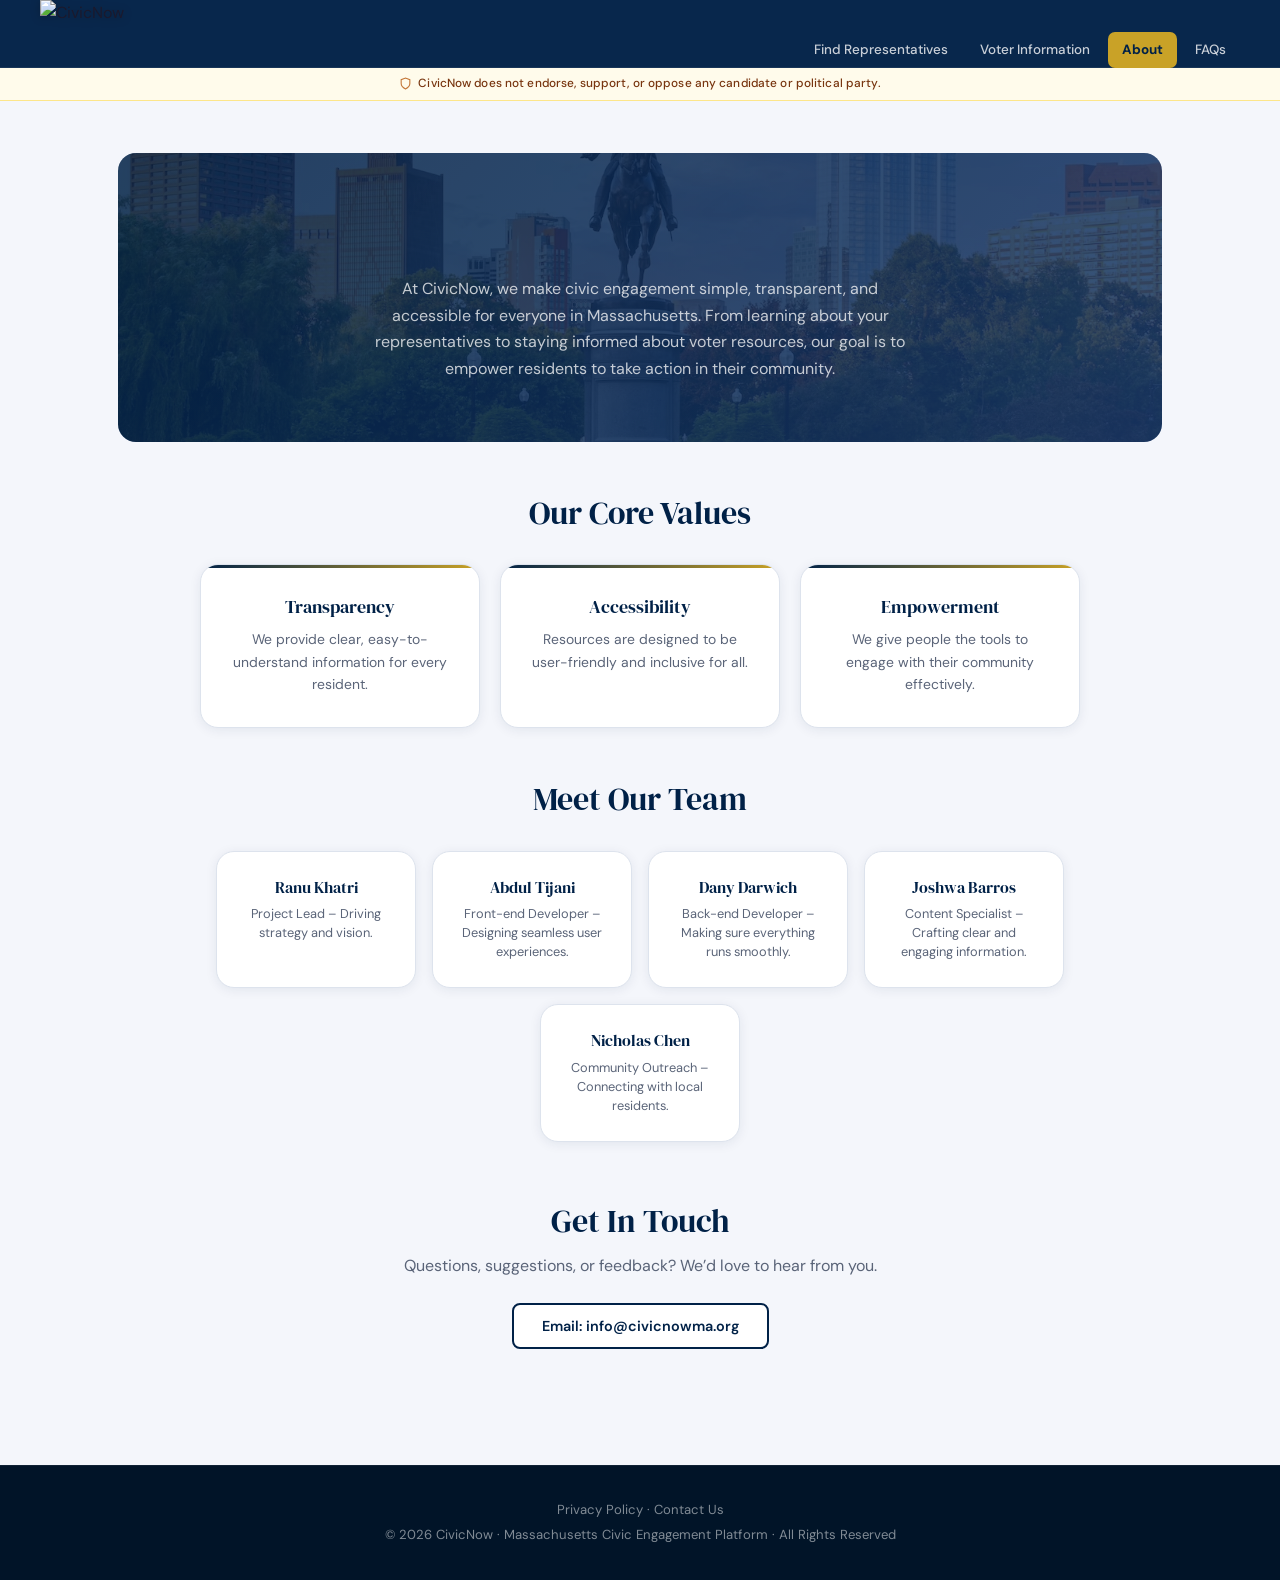
==== commit 9c78cd0b: "Update About.html" ====
--- a/About.html
+++ b/About.html
@@ -74,7 +74,7 @@
 
    <!-- Mission Section -->
   <section class="hero">
-    <h1>Our Mission</h1>
+    <h1><span class="typewriter" data-text="Our Mission"></span></h1>
     <p>At CivicNow, we make civic engagement simple, transparent, and accessible for everyone in Massachusetts. From learning about your representatives to staying informed about voter resources, our goal is to empower residents to take action in their community.</p>
   </section>
 
--- a/style.css
+++ b/style.css
@@ -84,7 +84,7 @@
   filter: drop-shadow(0 1px 4px rgba(0,0,0,.25));
 }
 
-.logo-img:hover { opacity: .9; transform: scale(1.02); }
+.logo-img:hover { opacity: .9; transform: scale(1.14); }
 
 .main-nav {
   display: flex;
@@ -130,7 +130,7 @@
 
 @media (max-width: 768px) {
   header { height: auto; padding: 10px 14px; }
-  .logo-img { height: 36px; }
+  .logo-img { height: 76px; }
   .main-nav { gap: 2px; flex-wrap: wrap; justify-content: flex-end; }
   .nav-box { padding: 5px 9px; font-size: 0.73rem; }
 }
@@ -262,6 +262,7 @@
   overflow: hidden;
   box-shadow: 0 12px 40px rgba(0,0,0,.28), 0 0 0 1px rgba(255,255,255,.08);
   position: relative;
+  
 }
 
 .home-search-icon {
@@ -523,7 +524,7 @@
   flex-shrink: 0;
 }
 
-.cta-btn:hover { background: var(--gold-lt); transform: translateY(-2px); }
+.cta-btn:hover { background: var(--gold-lt); transform: translateY(-2px); opacity: 1.9; transform: scale(1.14);}
 
 @media (max-width: 600px) {
   .cta-banner { padding: 36px 22px; }
@@ -695,8 +696,8 @@
   max-width: 240px;
 }
 
-.footer-logo { height: 42px; width: auto; opacity: .88; filter: brightness(1.08); }
-
+.footer-logo { height: 62px; width: auto; opacity: .88; filter: brightness(1.08);   transition: opacity .2s, transform .2s; filter: drop-shadow(0 1px 4px rgba(0,0,0,.25));}
+.footer-logo:hover { opacity: 1.9; transform: scale(1.24); }
 .footer-links {
   display: grid;
   grid-template-columns: repeat(3, 1fr);
@@ -1212,3 +1213,60 @@
     padding: 0 0 2rem 0;
   }
 }
+
+
+
+
+/* for local, state, statewide, and federal on homescreen*/
+
+.level-card {
+  text-decoration: none;
+  color: inherit;
+  display: block;
+}
+
+
+
+
+
+/* Counter base on homepage */
+.home-stat-num {
+  font-size: 2.2rem;
+  font-weight: 700;
+  transition: transform 0.25s ease, opacity 0.25s ease;
+  will-change: transform;
+}
+
+/* Pop animation trigger */
+.counter-pop {
+  animation: counterPop 0.4s ease;
+}
+
+/* Keyframes for pop */
+@keyframes counterPop {
+  0% {
+    transform: scale(1);
+    opacity: 0.7;
+  }
+  50% {
+    transform: scale(1.25);
+    opacity: 1;
+  }
+  100% {
+    transform: scale(1);
+    opacity: 1;
+  }
+}
+
+/* blinking cursor on About page */
+.typewriter::after {
+  content:" ";
+  margin-left: 4px;
+  animation: blink 2s infinite;
+  
+}
+
+@keyframes blink {
+  0%, 50%, 100% { opacity: 1; }
+  25%, 75% { opacity: 0; }
+}
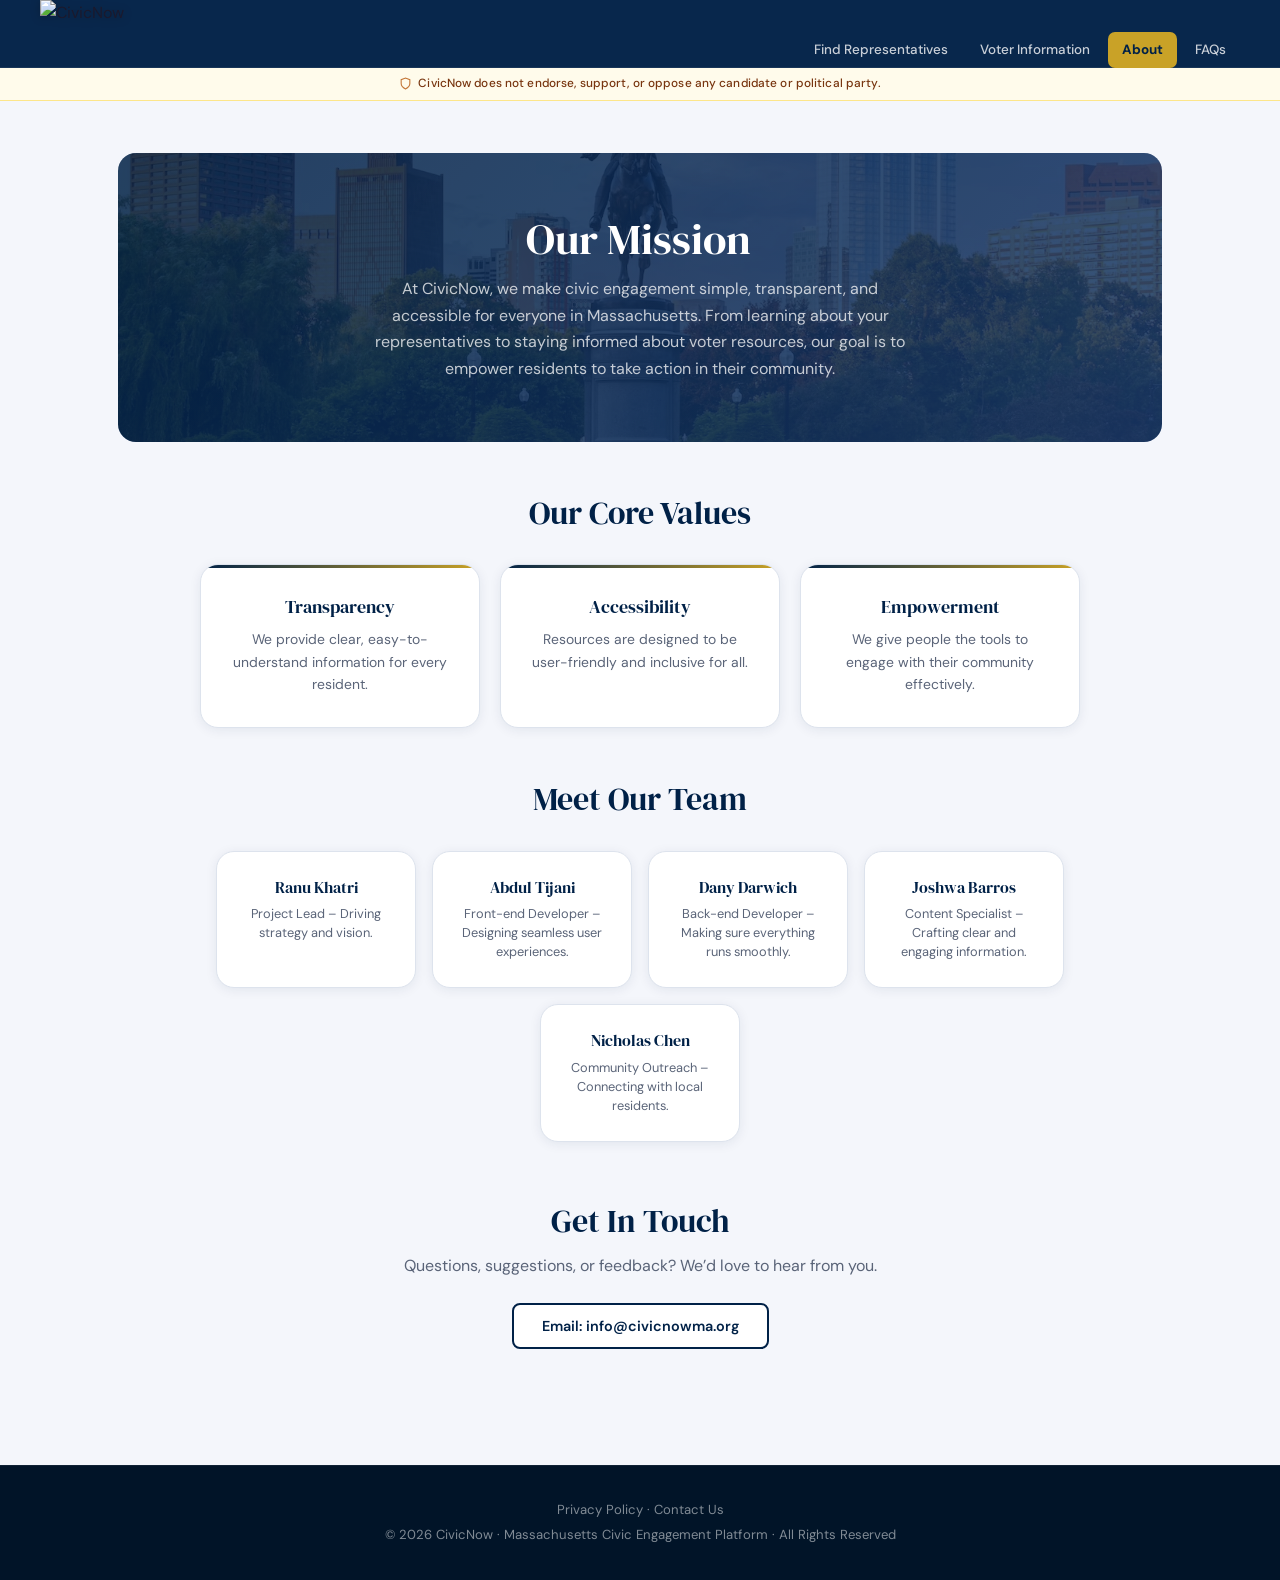
==== commit 120fd6b7: "Update About.html" ====
--- a/About.html
+++ b/About.html
@@ -148,6 +148,38 @@
   var b = document.getElementById('backToTop');
   if (b) b.classList.toggle('back-to-top--visible', window.scrollY > 400);
 });
+
+
+
+  function typeWriter(el, speed = 50) {
+  const text = el.getAttribute('data-text');
+  let i = 0;
+
+  function type() {
+    if (i < text.length) {
+      el.textContent += text.charAt(i);
+      i++;
+      setTimeout(type, speed);
+    }
+  }
+
+  type();
+}
+
+// trigger on scroll (matches your reveal system)
+const typeObserver = new IntersectionObserver(entries => {
+  entries.forEach(entry => {
+    if (entry.isIntersecting) {
+      const el = entry.target;
+      typeWriter(el, 50);
+      typeObserver.unobserve(el);
+    }
+  });
+}, { threshold: 0.6 });
+
+document.querySelectorAll('.typewriter').forEach(el => {
+  typeObserver.observe(el);
+});
 </script>
 
 </body>
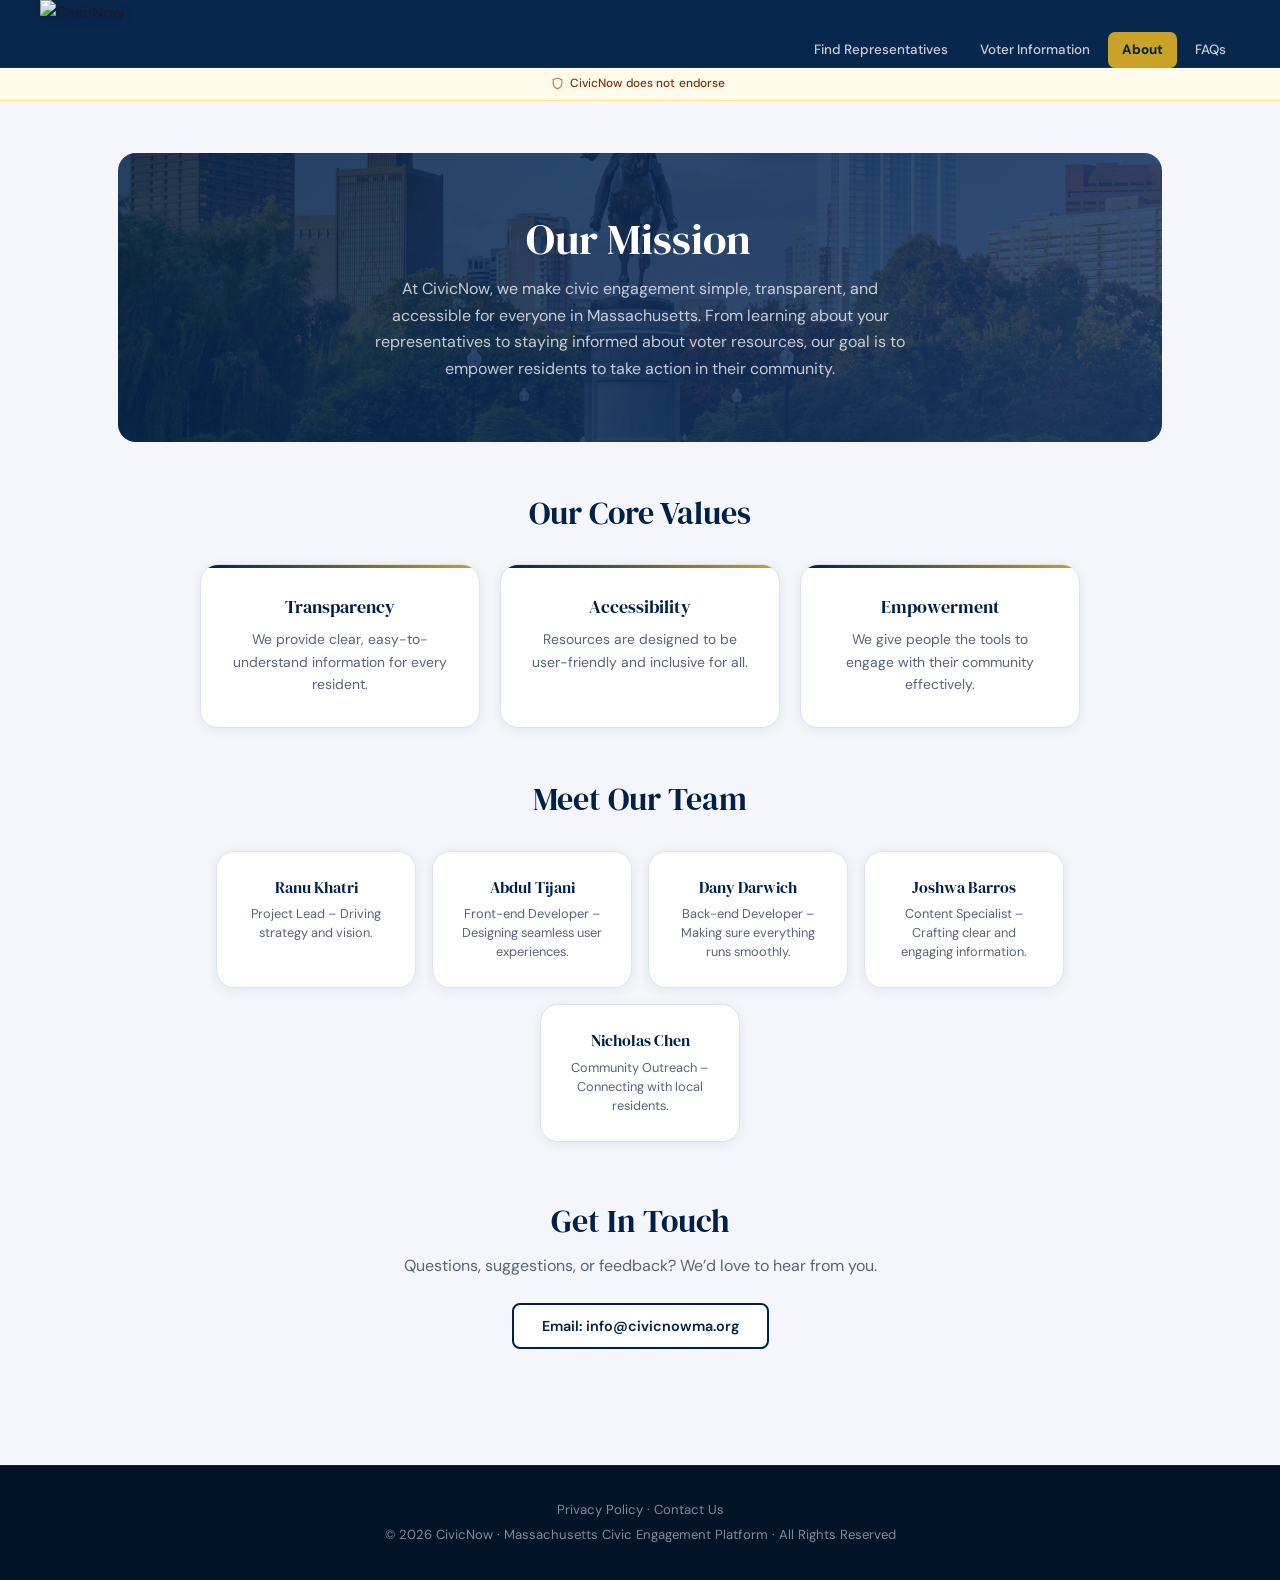
==== commit 5d6c7da8: "Update About.html" ====
--- a/About.html
+++ b/About.html
@@ -62,7 +62,7 @@
 <svg width="13" height="13" fill="none" stroke="currentColor" stroke-width="2" viewBox="0 0 24 24">
 <path d="M12 22s8-4 8-10V5l-8-3-8 3v7c0 6 8 10 8 10z"/>
 </svg>
-CivicNow does not endorse, support, or oppose any candidate or political party.
+<span class="typewriter" data-text="CivicNow does not endorse, support, or oppose any candidate or political party."></span>
 </div>
 
 
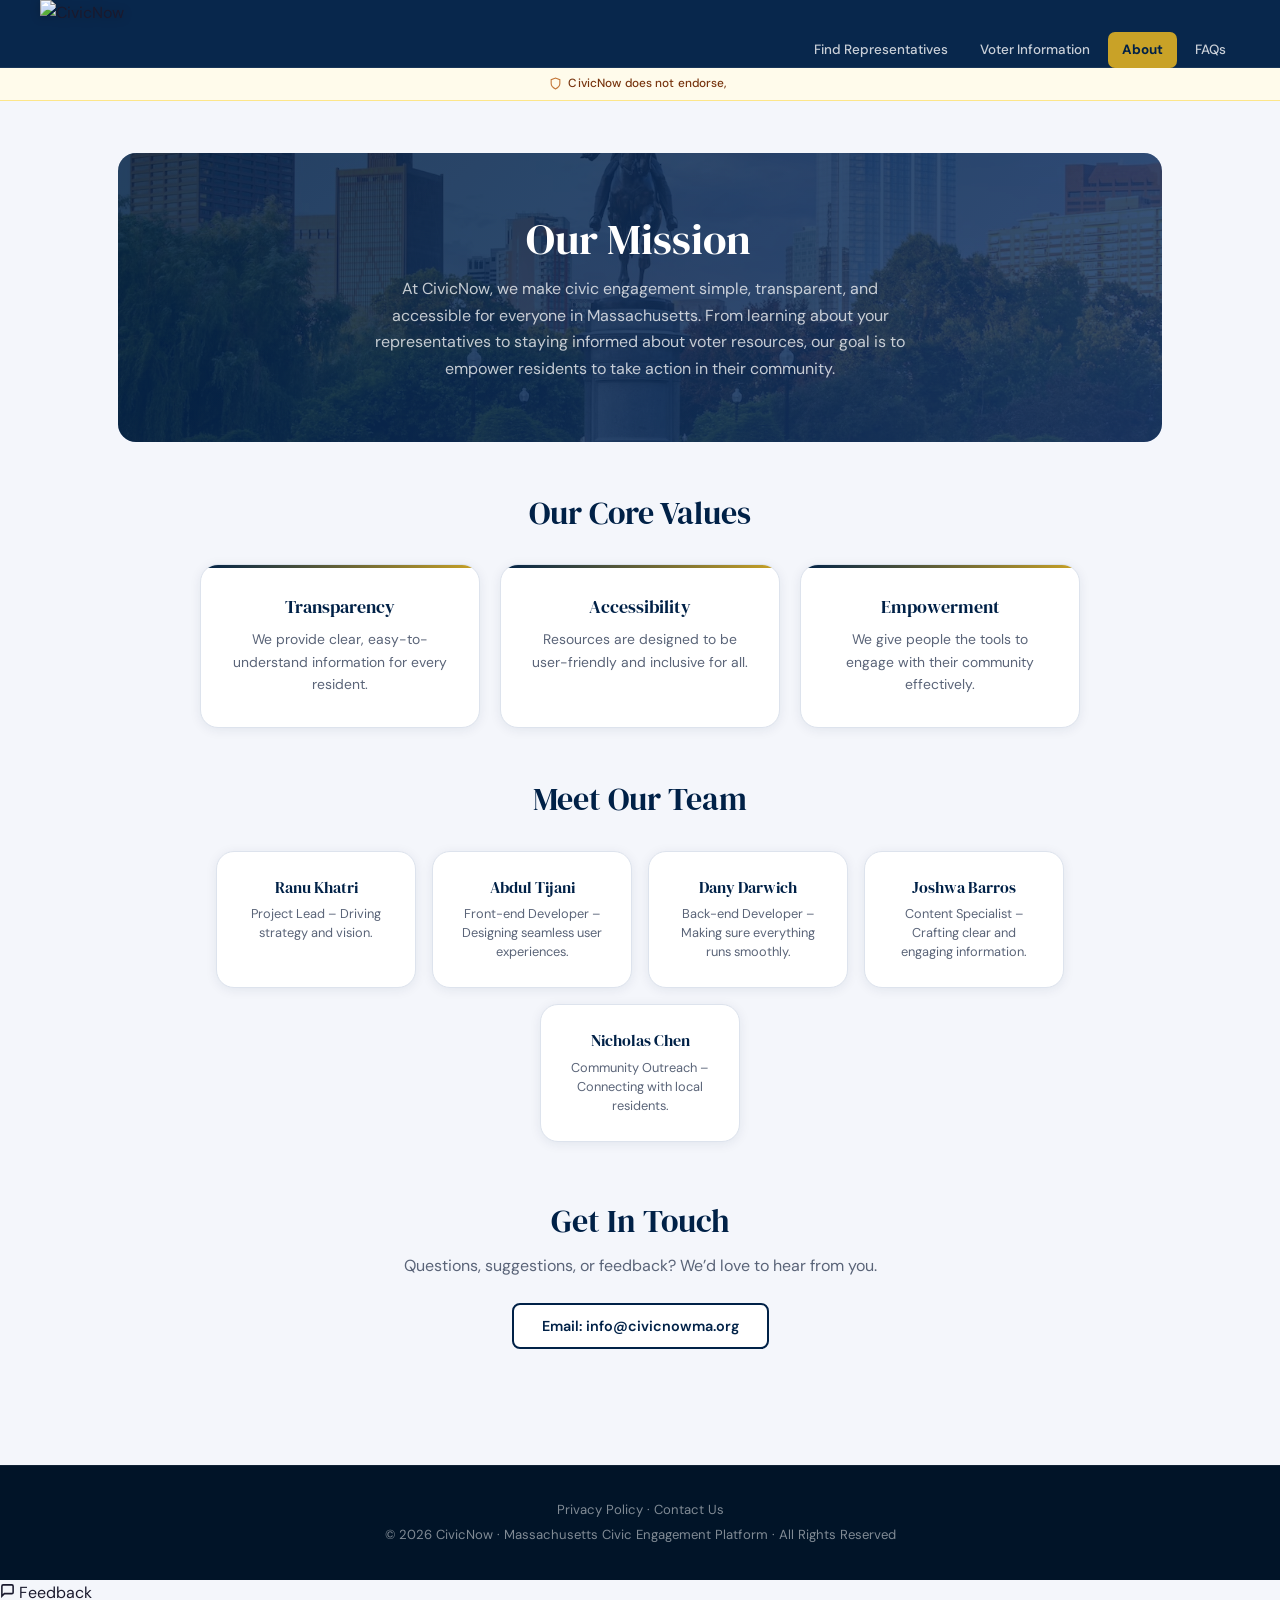
==== commit 5d76cf0a: "Add files via upload" ====
--- a/About.html
+++ b/About.html
@@ -180,7 +180,18 @@
 document.querySelectorAll('.typewriter').forEach(el => {
   typeObserver.observe(el);
 });
+
+/* ── Feedback FAB scroll trigger ── */
+window.addEventListener('scroll', function() {
+  var fab = document.getElementById('feedbackFab');
+  if (fab) fab.classList.toggle('feedback-fab--visible', window.scrollY > 400);
+});
 </script>
 
+
+<a href="https://forms.gle/4Bf1EDH5tziWiTG28" target="_blank" rel="noopener noreferrer" class="feedback-fab" id="feedbackFab" aria-label="Share feedback">
+  <svg width="15" height="15" viewBox="0 0 24 24" fill="none" stroke="currentColor" stroke-width="2.5"><path d="M21 15a2 2 0 01-2 2H7l-4 4V5a2 2 0 012-2h14a2 2 0 012 2z"/></svg>
+  <span>Feedback</span>
+</a>
 </body>
 </html>
--- a/style.css
+++ b/style.css
@@ -221,7 +221,7 @@
   display: inline-flex;
   align-items: center;
   gap: 8px;
-  font-size: 0.72rem;
+  font-size: 0.84rem;
   font-weight: 700;
   letter-spacing: .16em;
   text-transform: uppercase;
@@ -1270,3 +1270,41 @@
   0%, 50%, 100% { opacity: 1; }
   25%, 75% { opacity: 0; }
 }
+
+
+/* survey on homepage */
+.cta-button {
+  display: inline-block;
+  font-size: 22px;
+  font-weight: 900;
+  text-decoration: none;
+  
+  background: linear-gradient(45deg, #ff003c, #ff8c00, #ffd700);
+  background-size: 300% 300%;
+  -webkit-background-clip: text;
+  -webkit-text-fill-color: transparent;
+  
+  animation: gradientMove 3s ease infinite, glow 1.5s ease-in-out infinite alternate, shake 2s infinite;
+}
+
+.cta-button:hover {
+  transform: scale(1.1);
+}
+
+@keyframes gradientMove {
+  0% { background-position: 0% 50%; }
+  50% { background-position: 100% 50%; }
+  100% { background-position: 0% 50%; }
+}
+
+@keyframes glow {
+  from { text-shadow: 0 0 5px rgba(255,0,60,0.7); }
+  to { text-shadow: 0 0 20px rgba(255,140,0,1); }
+}
+
+@keyframes shake {
+  0%, 100% { transform: translateX(0); }
+  25% { transform: translateX(-1px); }
+  50% { transform: translateX(1px); }
+  75% { transform: translateX(-1px); }
+}
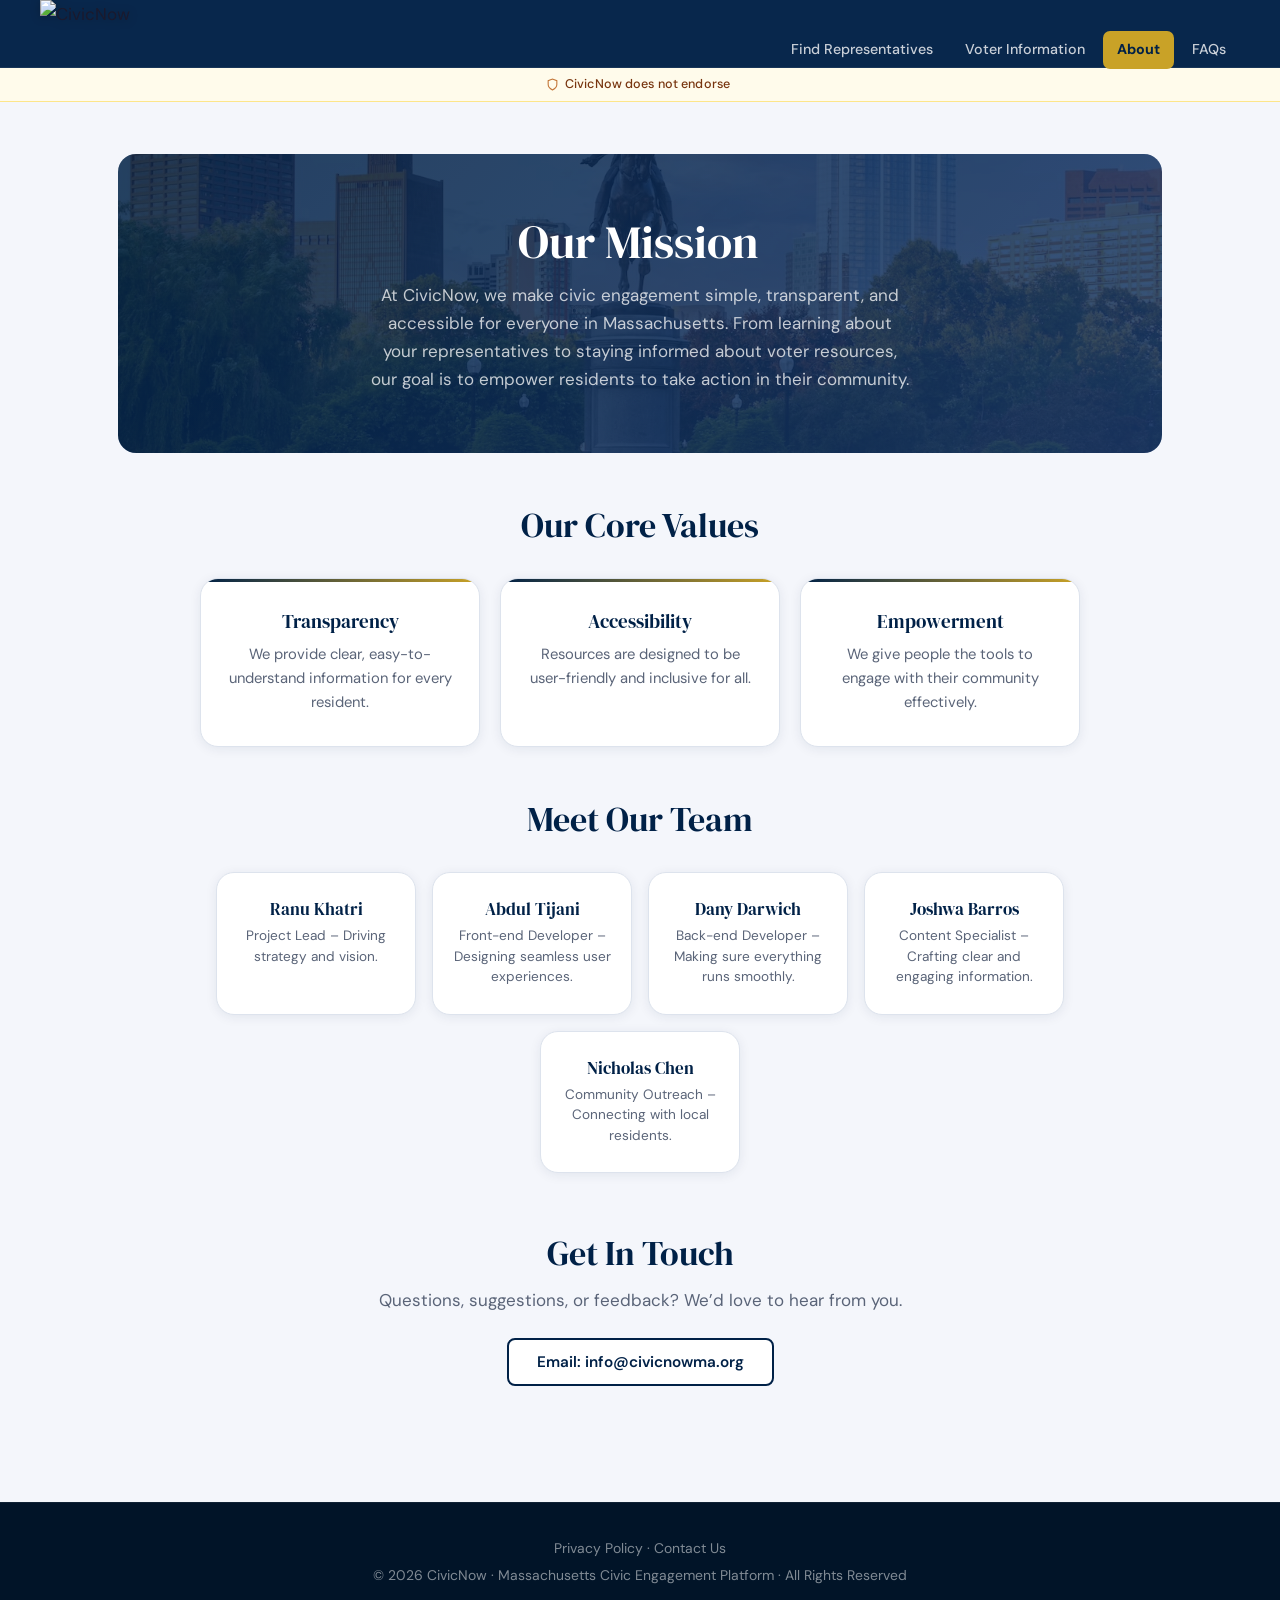
==== commit fa095713: "Add files via upload" ====
--- a/About.html
+++ b/About.html
@@ -54,7 +54,6 @@
 </nav>
 
 </div>
-
 </header>
 
 <!-- NEUTRALITY BANNER -->
@@ -193,5 +192,7 @@
   <svg width="15" height="15" viewBox="0 0 24 24" fill="none" stroke="currentColor" stroke-width="2.5"><path d="M21 15a2 2 0 01-2 2H7l-4 4V5a2 2 0 012-2h14a2 2 0 012 2z"/></svg>
   <span>Feedback</span>
 </a>
+
+<script type="text/javascript" src="//translate.google.com/translate_a/element.js?cb=googleTranslateElementInit"></script>
 </body>
 </html>
--- a/style.css
+++ b/style.css
@@ -31,7 +31,7 @@
 
 /* ── Reset ── */
 *, *::before, *::after { box-sizing: border-box; margin: 0; padding: 0; }
-html { scroll-behavior: smooth; }
+html { scroll-behavior: smooth; font-size: 17px; background: var(--bg); }
 
 body {
   font-family: 'DM Sans', system-ui, sans-serif;
@@ -229,7 +229,7 @@
   margin-bottom: 20px;
   padding: 5px 14px;
   border: 1px solid rgba(201,162,39,.3);
-  border-radius: 20px;
+  border-radius: 3px;
   background: rgba(201,162,39,.08);
 }
 
@@ -1308,3 +1308,85 @@
   50% { transform: translateX(1px); }
   75% { transform: translateX(-1px); }
 }
+
+/* ── Floating Feedback Button ── */
+.feedback-fab {
+  position: fixed;
+  bottom: 84px;
+  right: 24px;
+  display: inline-flex;
+  align-items: center;
+  gap: 7px;
+  padding: 10px 16px;
+  background: var(--gold);
+  color: var(--navy);
+  font-family: 'DM Sans', Arial, sans-serif;
+  font-size: 0.82rem;
+  font-weight: 700;
+  text-decoration: none;
+  border-radius: 999px;
+  box-shadow: 0 4px 18px rgba(201,162,39,.45);
+  opacity: 0;
+  transform: translateY(10px);
+  transition: opacity .25s, transform .25s, background .18s, box-shadow .18s;
+  pointer-events: none;
+  z-index: 999;
+  white-space: nowrap;
+  -webkit-tap-highlight-color: transparent;
+}
+.feedback-fab--visible {
+  opacity: 1;
+  transform: translateY(0);
+  pointer-events: auto;
+}
+.feedback-fab:hover {
+  background: #e6b82a;
+  box-shadow: 0 6px 24px rgba(201,162,39,.55);
+  color: var(--navy);
+}
+.feedback-fab:active { transform: scale(.95); }
+
+@media (max-width: 480px) {
+  .feedback-fab {
+    bottom: 72px;
+    right: 14px;
+    padding: 9px 13px;
+    font-size: 0.78rem;
+  }
+}
+
+
+/* ── Footer Social Links ── */
+.footer-social {
+  display: flex;
+  align-items: center;
+  gap: 10px;
+  margin-top: 14px;
+  flex-wrap: wrap;
+}
+.footer-social-label {
+  font-size: 0.72rem;
+  font-weight: 700;
+  text-transform: uppercase;
+  letter-spacing: .1em;
+  color: rgba(255,255,255,.4);
+}
+.footer-social-link {
+  display: inline-flex;
+  align-items: center;
+  gap: 7px;
+  padding: 6px 12px;
+  border-radius: 8px;
+  border: 1px solid rgba(255,255,255,.15);
+  color: rgba(255,255,255,.75);
+  font-size: 0.82rem;
+  font-weight: 500;
+  text-decoration: none;
+  transition: background .16s, color .16s, border-color .16s;
+  -webkit-tap-highlight-color: transparent;
+}
+.footer-social-link:hover {
+  background: rgba(255,255,255,.1);
+  color: #fff;
+  border-color: rgba(255,255,255,.3);
+}
